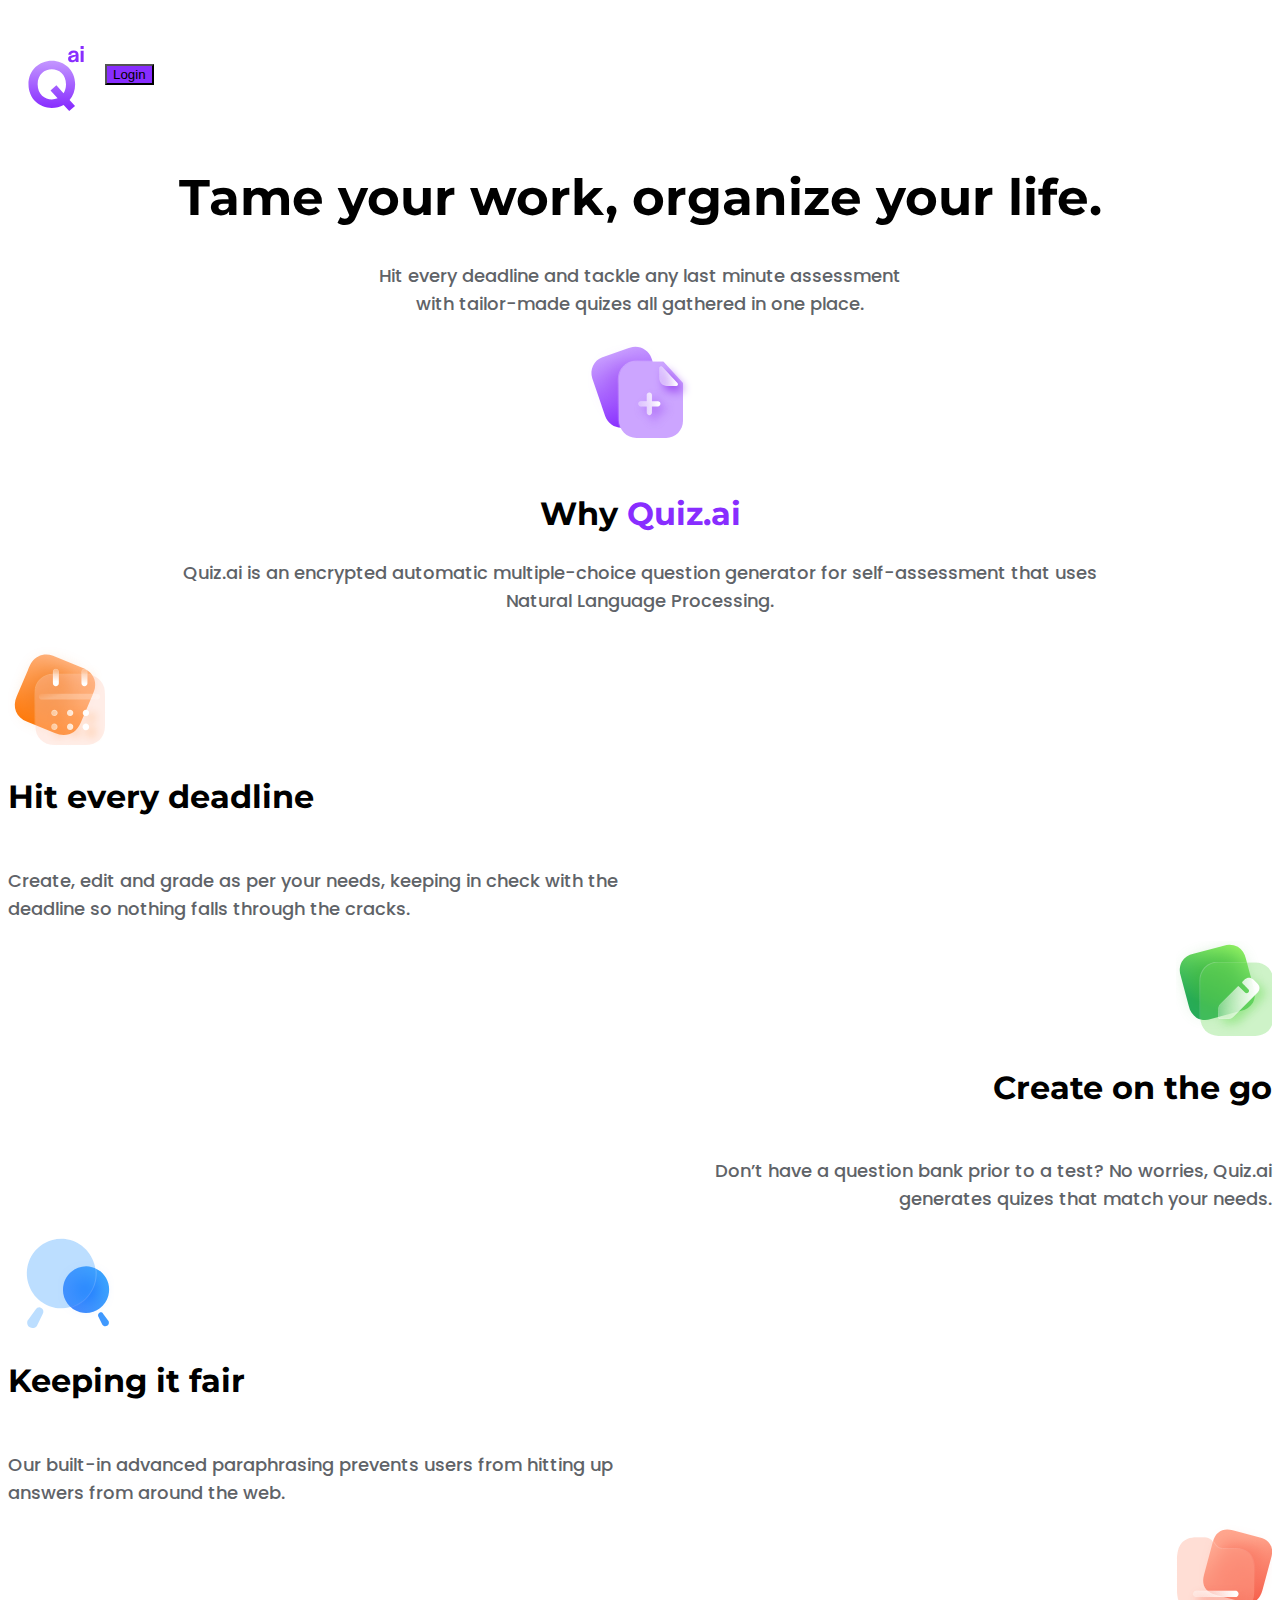
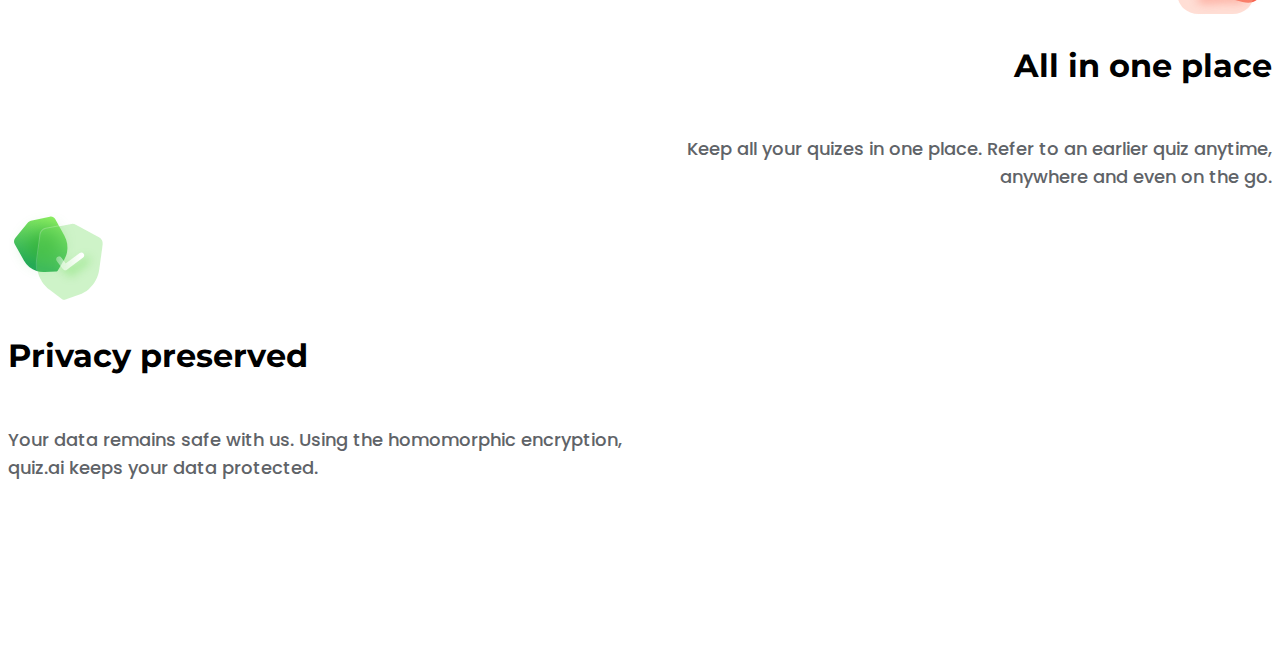
==== index.html @ 7bc0289c "initial commit" ====
<!DOCTYPE html>
<html lang="en">
<head>
    <meta charset="UTF-8">
    <meta http-equiv="X-UA-Compatible" content="IE=edge">
    <meta name="viewport" content="width=device-width, initial-scale=1.0">
    <title>Quiz.ai</title>
    <link rel="preconnect" href="https://fonts.googleapis.com">
    <link rel="preconnect" href="https://fonts.gstatic.com" crossorigin>
    <link href="https://fonts.googleapis.com/css2?family=Montserrat&family=Poppins:wght@200;300&display=swap" rel="stylesheet">
    <link href="https://cdn.jsdelivr.net/npm/bootstrap@5.1.3/dist/css/bootstrap.min.css" rel="stylesheet" integrity="sha384-1BmE4kWBq78iYhFldvKuhfTAU6auU8tT94WrHftjDbrCEXSU1oBoqyl2QvZ6jIW3" crossorigin="anonymous">
    <link rel="stylesheet" href="style.css">
</head>
<body>
    <div class="container">
    <section class="top">
        <div class="container top">
            <div>
            <img src="images/Logo-Alt.svg" alt="">
        </div>
        <div>
            <button class="btn btn-primary lgn-btn">Login</button>
        </div>
        </div>
    </section>
    <section class="mid">
        <div class="container">
            <h1>Tame your work, organize your life.</h1>
            <p class="mid-para">Hit every deadline and tackle any last minute assessment with tailor-made quizes all gathered in one place.</p>
            <img src="images/Paper Plus.svg" alt="">
        </div>
    </section>
    <section class="bottom">
        <h2>Why <span style="color:#882DFF;">Quiz.ai</span></h2>
        <p class="bottom-para">Quiz.ai is an encrypted automatic multiple-choice question generator for self-assessment that uses Natural Language Processing.</p>
    </section>
    <section class="lower">
        <div class="left">
            <img src="images/Calendar.svg" alt="">
            <h2>Hit every deadline</h2>
            <p>Create, edit and grade as per your needs, keeping in check with the deadline so nothing falls through the cracks. </p>
        </div>
        <div class="right">
            <img src="images/Edit.svg" alt="">
            <h2>Create on the go</h2>
            <p class="right">Don’t have a question bank prior to a test?
                No worries, Quiz.ai generates quizes that match your needs. </p>
        </div>
        <div class="left">
            <img src="images/Search.svg" alt="">
            <h2>Keeping it fair</h2>
            <p>Our built-in advanced paraphrasing prevents users from hitting up answers from around the web. </p>
        </div>
        <div class="right">
            <img src="images/Folder.svg" alt="">
            <h2>All in one place</h2>
            <p class="right">Keep all your quizes in one place. Refer to an earlier quiz anytime, anywhere and even on the go. </p>
        </div>
        <div class="left">
            <img src="images/Shield.svg" alt="">
            <h2>Privacy preserved</h2>
            <p>Your data remains safe with us. Using the homomorphic encryption, quiz.ai keeps your data protected. </p>
        </div>
    </section>
</div>
</body>
</html>
---- style.css ----
body{
    font-family: 'Poppins', sans-serif;
}

h1,h2,h3,h4{
    font-family: 'Montserrat',sans-serif;
    font-weight: 700;
    margin-top:1.5rem;
}
h1{
font-size:50px;
}
h2{
    font-size:32px;
}
a{
    text-decoration: none;
}

p{
color:#606368;
font-size: 18px;
font-weight: 500;
line-height: 28px;
}

.top{
    margin-top:1rem;
    display:flex;
    justify-content: space-between;
}

.btn-primary{
    margin-top:2rem;
    background-color: #882DFF;
}
.lgn-btn:hover{
    background-color: #882DFF;
}

.mid{
    margin-top: 2rem;
    text-align: center;
}

.mid-para{
    max-width:35rem;
    margin: 1.5rem auto;
    text-align: center;
    
}
.bottom{
    text-align: center;
    margin-top: 3rem;
}
.bottom-para{
    margin:1.5rem auto;
    max-width:60rem;
}
.lower{
    margin-top:2rem;
    margin-bottom:10rem;
}
.lower p{
    margin-top:1.5rem;
    max-width:50%;
    display:inline-block;

}
.left{
    text-align:left;
}
.right{
    text-align: justify; 
    justify-content: right;
  text-align: right;
}
.btn-block{
    padding:0.6rem 11rem;
}
.btn-login{
    margin-top:4rem;
}
.hero-img{
    height:645px;
    width:490px;
}
.login-body{
    padding-left:2rem;
}

/* login page container*/

/* .login-body{
    background-color:#D8D8D8;
}

.container-login{
display:flex;
align-items: center;
text-align: center;
margin:4rem auto;

}
.login{
    background-color: #E5E5E5;
    min-height: 35rem;
}
.login h2{
margin:3rem 2rem 2rem 2rem;
text-align: left;
}
.login p{
    margin-left:2rem;
    max-width: 25rem;
    text-align: left;
}

.login-btn{
    display:block;
    text-align: center;

}
.login-btns{
    
margin:4rem 2rem;
text-align: center;

} */

.vh-100{
    background-color: #D8D8D8;
}
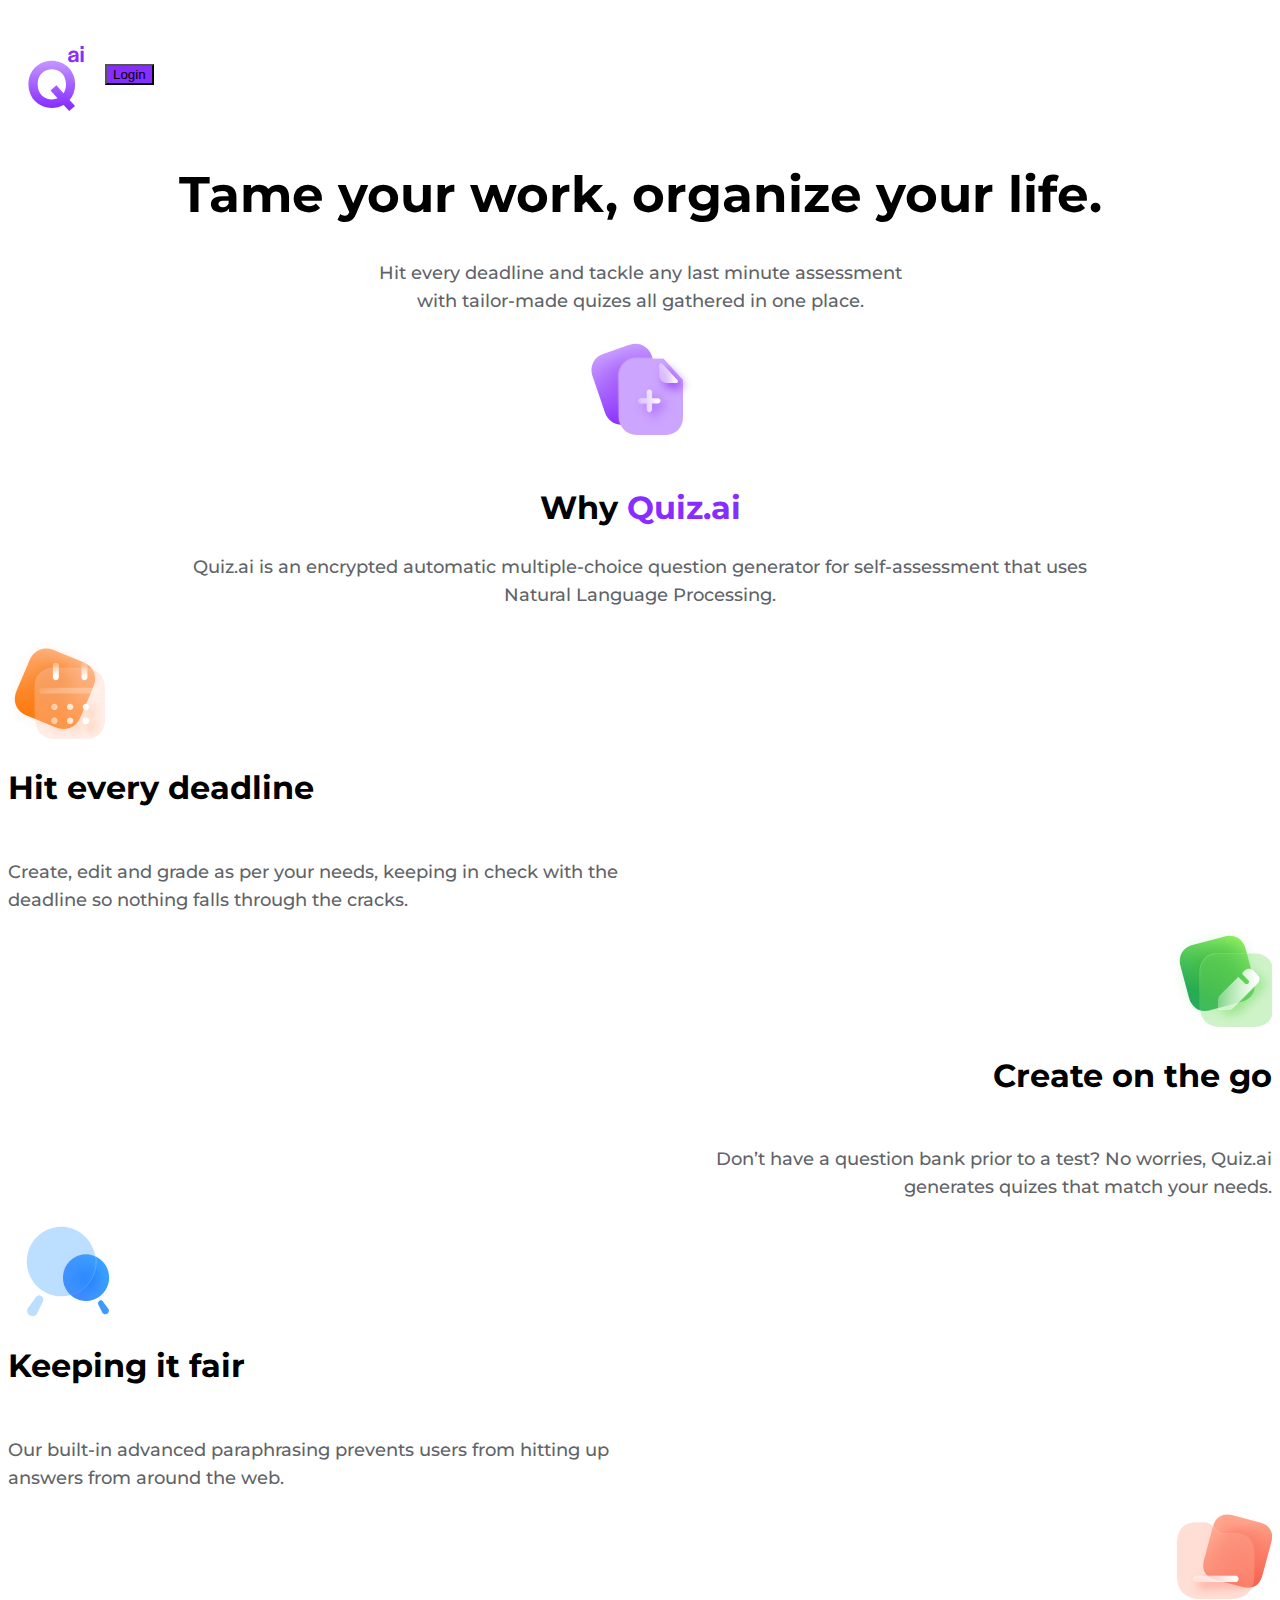
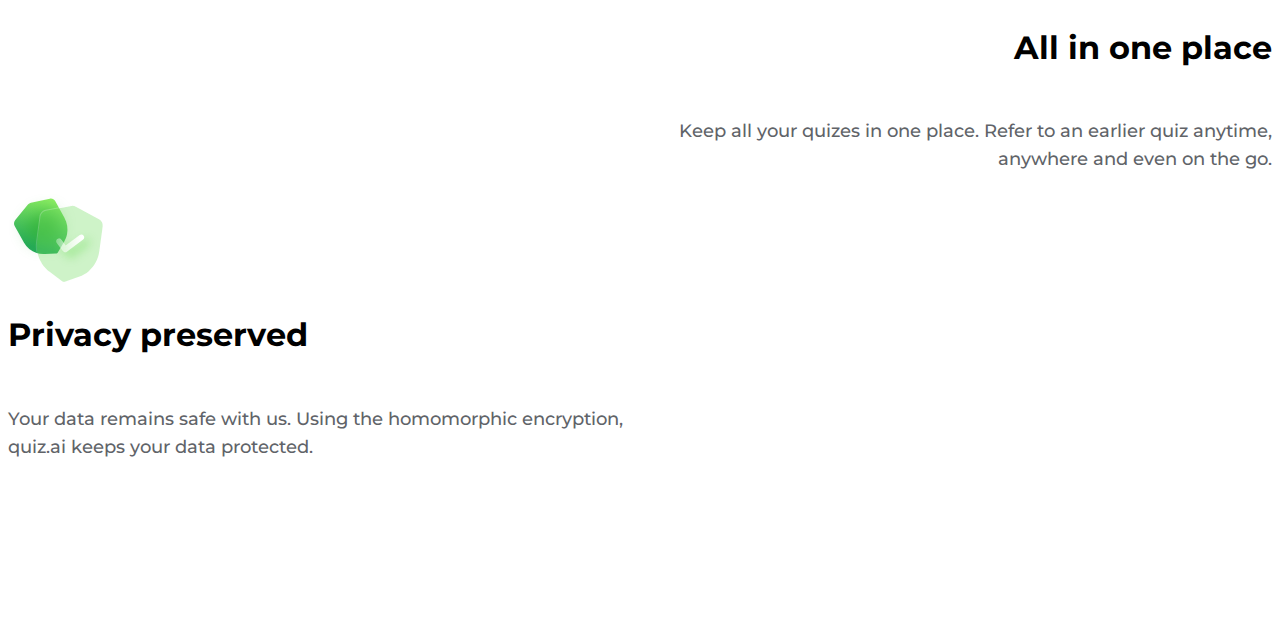
==== commit 44d511b4: "Quiz.ai files" ====
--- a/index.html
+++ b/index.html
@@ -19,7 +19,7 @@
             <img src="images/Logo-Alt.svg" alt="">
         </div>
         <div>
-            <button class="btn btn-primary lgn-btn">Login</button>
+            <a href="login.html"><button class="btn btn-primary lgn-btn">Login</button></a>
         </div>
         </div>
     </section>
--- a/style.css
+++ b/style.css
@@ -1,5 +1,5 @@
 body{
-    font-family: 'Poppins', sans-serif;
+    font-family: 'Montserrat', sans-serif;
 }
 
 h1,h2,h3,h4{
@@ -47,7 +47,7 @@
     max-width:35rem;
     margin: 1.5rem auto;
     text-align: center;
-    
+
 }
 .bottom{
     text-align: center;
@@ -71,12 +71,18 @@
     text-align:left;
 }
 .right{
-    text-align: justify; 
+    text-align: justify;
     justify-content: right;
   text-align: right;
 }
 .btn-block{
-    padding:0.6rem 11rem;
+    min-width:32rem;
+    background-color: #ffffff;
+    color:#000000;
+}
+.btn-block:hover{
+    background-color: #882DFF;
+    color:#ffffff;
 }
 .btn-login{
     margin-top:4rem;
@@ -87,6 +93,11 @@
 }
 .login-body{
     padding-left:2rem;
+    background-color: #E5E5E5;
+}
+
+.signup-hero-img{
+    height:656px;
 }
 
 /* login page container*/
@@ -122,7 +133,7 @@
 
 }
 .login-btns{
-    
+
 margin:4rem 2rem;
 text-align: center;
 
@@ -130,4 +141,7 @@
 
 .vh-100{
     background-color: #D8D8D8;
-}+}
+.content{
+    text-align:center;
+}
